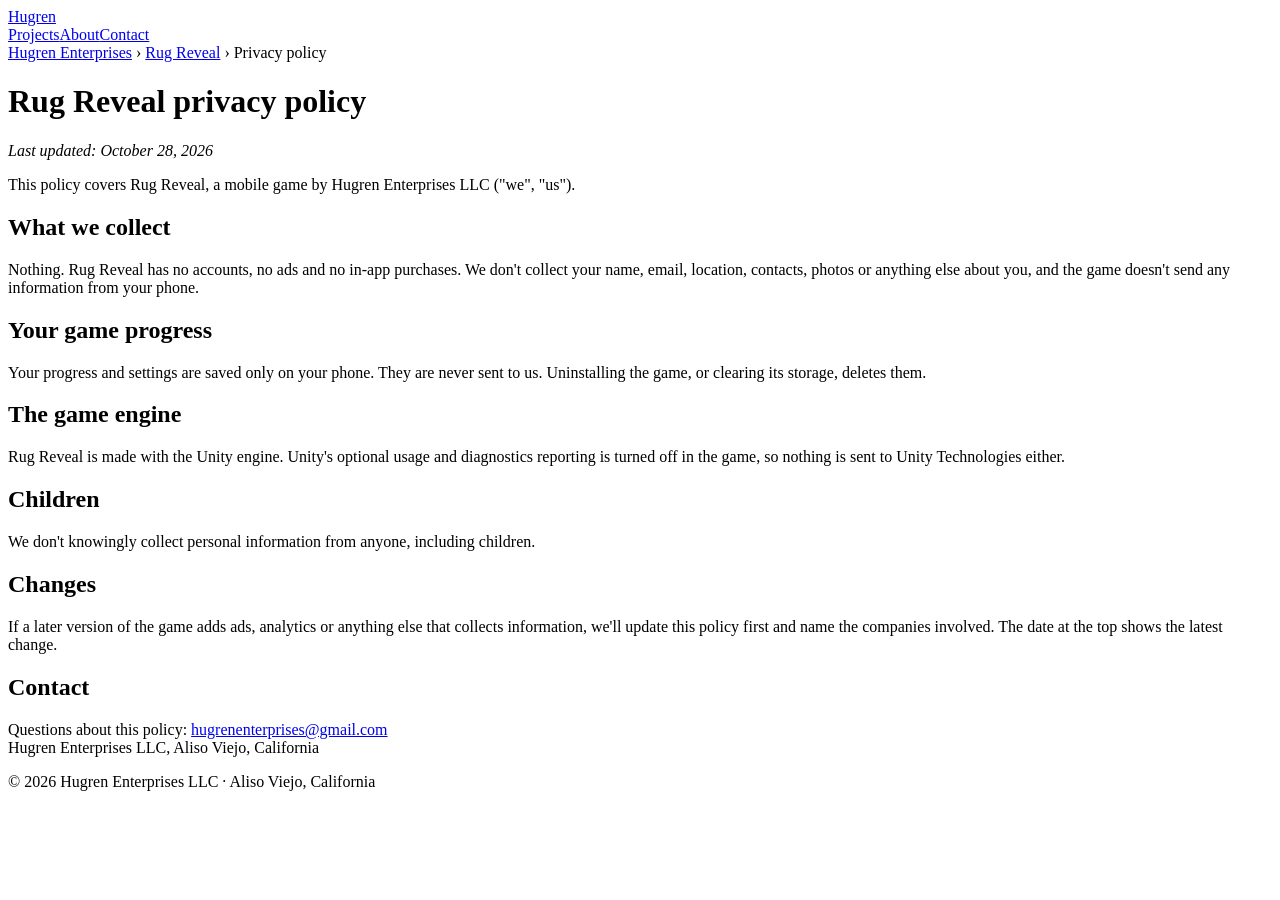
==== rug-reveal/privacy.html @ 59ec552b "Privacy policy: the game sends nothing (Unity reporting off) Co-Authored-By: Claude Opus 5.5 <norepl" ====
<!doctype html>
<html lang="en">
<head>
<meta charset="utf-8">
<meta name="viewport" content="width=device-width, initial-scale=1">
<title>Rug Reveal privacy policy · Hugren Enterprises</title>
<link rel="preconnect" href="https://fonts.googleapis.com">
<link href="https://fonts.googleapis.com/css2?family=Fraunces:opsz,wght@9..144,600&family=Inter:wght@400;600;700&display=swap" rel="stylesheet">
<link rel="stylesheet" href="../style.css">
</head>
<body>
<div class="wrap">
  <header>
    <a class="brand" href="../">Hugren</a>
    <nav><a href="../#projects">Projects</a><a href="../#about">About</a><a href="../#contact">Contact</a></nav>
  </header>

  <div class="page">
    <div class="crumbs"><a href="../">Hugren Enterprises</a> › <a href="./">Rug Reveal</a> › Privacy policy</div>
    <h1>Rug Reveal privacy policy</h1>
    <p><i>Last updated: October 28, 2026</i></p>
    <p>This policy covers Rug Reveal, a mobile game by Hugren Enterprises LLC ("we", "us").</p>

    <h2>What we collect</h2>
    <p>Nothing. Rug Reveal has no accounts, no ads and no in-app purchases. We don't collect your name, email, location, contacts, photos or anything else about you, and the game doesn't send any information from your phone.</p>

    <h2>Your game progress</h2>
    <p>Your progress and settings are saved only on your phone. They are never sent to us. Uninstalling the game, or clearing its storage, deletes them.</p>

    <h2>The game engine</h2>
    <p>Rug Reveal is made with the Unity engine. Unity's optional usage and diagnostics reporting is turned off in the game, so nothing is sent to Unity Technologies either.</p>

    <h2>Children</h2>
    <p>We don't knowingly collect personal information from anyone, including children.</p>

    <h2>Changes</h2>
    <p>If a later version of the game adds ads, analytics or anything else that collects information, we'll update this policy first and name the companies involved. The date at the top shows the latest change.</p>

    <h2>Contact</h2>
    <p>Questions about this policy: <a href="mailto:hugrenenterprises@gmail.com">hugrenenterprises@gmail.com</a><br>Hugren Enterprises LLC, Aliso Viejo, California</p>
  </div>

  <footer>© 2026 Hugren Enterprises LLC · Aliso Viejo, California</footer>
</div>
</body>
</html>
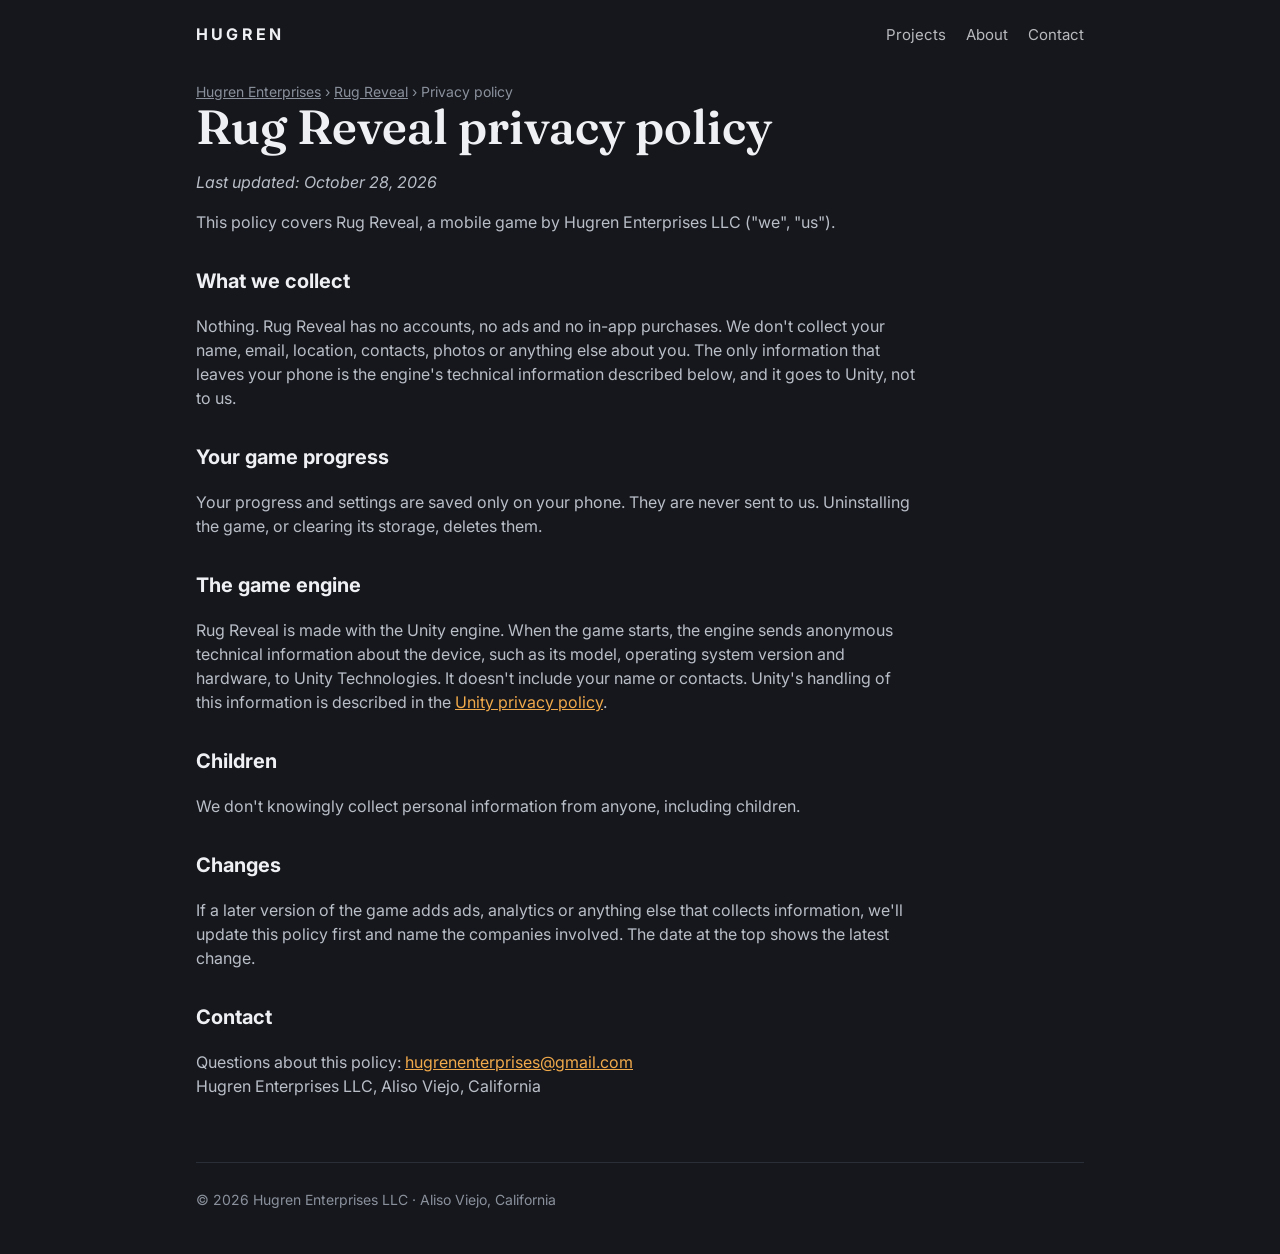
==== commit af8a3b48: "Hugren Enterprises site: company page, Rug Reveal page and privacy policy (Look B) Co-Authored-By: C" ====
--- a/rug-reveal/privacy.html
+++ b/rug-reveal/privacy.html
@@ -22,13 +22,13 @@
     <p>This policy covers Rug Reveal, a mobile game by Hugren Enterprises LLC ("we", "us").</p>
 
     <h2>What we collect</h2>
-    <p>Nothing. Rug Reveal has no accounts, no ads and no in-app purchases. We don't collect your name, email, location, contacts, photos or anything else about you, and the game doesn't send any information from your phone.</p>
+    <p>Nothing. Rug Reveal has no accounts, no ads and no in-app purchases. We don't collect your name, email, location, contacts, photos or anything else about you. The only information that leaves your phone is the engine's technical information described below, and it goes to Unity, not to us.</p>
 
     <h2>Your game progress</h2>
     <p>Your progress and settings are saved only on your phone. They are never sent to us. Uninstalling the game, or clearing its storage, deletes them.</p>
 
     <h2>The game engine</h2>
-    <p>Rug Reveal is made with the Unity engine. Unity's optional usage and diagnostics reporting is turned off in the game, so nothing is sent to Unity Technologies either.</p>
+    <p>Rug Reveal is made with the Unity engine. When the game starts, the engine sends anonymous technical information about the device, such as its model, operating system version and hardware, to Unity Technologies. It doesn't include your name or contacts. Unity's handling of this information is described in the <a href="https://unity.com/legal/game-player-and-app-user-privacy-policy">Unity privacy policy</a>.</p>
 
     <h2>Children</h2>
     <p>We don't knowingly collect personal information from anyone, including children.</p>
--- a/style.css
+++ b/style.css
@@ -0,0 +1,61 @@
+/* Hugren Enterprises site: Look B (dark and bold) */
+:root {
+  --bg: #15171c;
+  --panel: #1f2229;
+  --line: #2a2e36;
+  --text: #eef0f3;
+  --soft: #b9bec7;
+  --muted: #8b919c;
+  --accent: #f0a94b;
+  --accent-bg: #3a2f1c;
+  --quiet-bg: #262a33;
+  --quiet: #9aa1ad;
+}
+* { box-sizing: border-box; }
+html { background: var(--bg); }
+body { margin: 0; background: var(--bg); color: var(--text); font-family: Inter, system-ui, -apple-system, "Segoe UI", sans-serif; line-height: 1.5; }
+a { color: var(--accent); }
+img { max-width: 100%; display: block; }
+.wrap { max-width: 920px; margin: 0 auto; padding: 0 16px; }
+
+header { padding: 22px 0; display: flex; justify-content: space-between; align-items: center; flex-wrap: wrap; gap: 10px; }
+.brand { font-weight: 700; font-size: 16px; letter-spacing: .2em; text-transform: uppercase; color: var(--text); text-decoration: none; }
+nav a { color: var(--text); opacity: .75; margin-left: 20px; font-size: 15px; text-decoration: none; }
+nav a:hover { opacity: 1; }
+
+.hero { padding: 70px 0 56px; text-align: center; }
+h1 { font-family: Fraunces, Georgia, serif; font-weight: 600; font-size: clamp(38px, 7vw, 64px); line-height: 1.05; margin: 0 0 18px; }
+h1 em { font-style: normal; color: var(--accent); }
+.lead { font-size: 19px; color: var(--soft); max-width: 600px; margin: 0 auto; }
+
+section { padding: 44px 0; border-top: 1px solid var(--line); }
+h2 { margin: 0 0 18px; font-size: 24px; }
+p { color: var(--soft); }
+
+.cards { display: grid; grid-template-columns: repeat(3, 1fr); gap: 18px; }
+.card { background: var(--panel); border: 1px solid var(--line); border-radius: 10px; overflow: hidden; display: flex; flex-direction: column; color: inherit; text-decoration: none; }
+a.card:hover { border-color: #3d4350; }
+.card .pic { aspect-ratio: 4 / 3; width: 100%; object-fit: cover; }
+.card .blank { aspect-ratio: 4 / 3; display: grid; place-items: center; background: var(--quiet-bg); color: #4a505c; font-size: 42px; }
+.card .body { padding: 16px 18px 20px; flex: 1; }
+.card h3 { margin: 6px 0; font-size: 19px; }
+.card p { margin: 0; font-size: 15px; }
+.tag { display: inline-block; font-size: 12px; font-weight: 600; letter-spacing: .04em; text-transform: uppercase; padding: 3px 9px; border-radius: 99px; background: var(--accent-bg); color: var(--accent); }
+.tag.quiet { background: var(--quiet-bg); color: var(--quiet); }
+.credit { font-size: 12px; color: var(--muted); margin-top: 10px; }
+
+.page { max-width: 720px; padding-top: 12px; padding-bottom: 48px; }
+.page h1 { font-size: clamp(32px, 6vw, 48px); }
+.page h2 { margin-top: 32px; font-size: 20px; }
+.crumbs { font-size: 14px; color: var(--muted); }
+.crumbs a { color: var(--muted); }
+.page img { border-radius: 8px; margin-top: 8px; }
+
+footer { border-top: 1px solid var(--line); padding: 26px 0 44px; font-size: 14px; color: var(--muted); }
+footer a { color: inherit; }
+
+@media (max-width: 720px) {
+  .cards { grid-template-columns: 1fr; }
+  nav a { margin: 0 16px 0 0; }
+  .hero { padding: 44px 0 40px; }
+}
